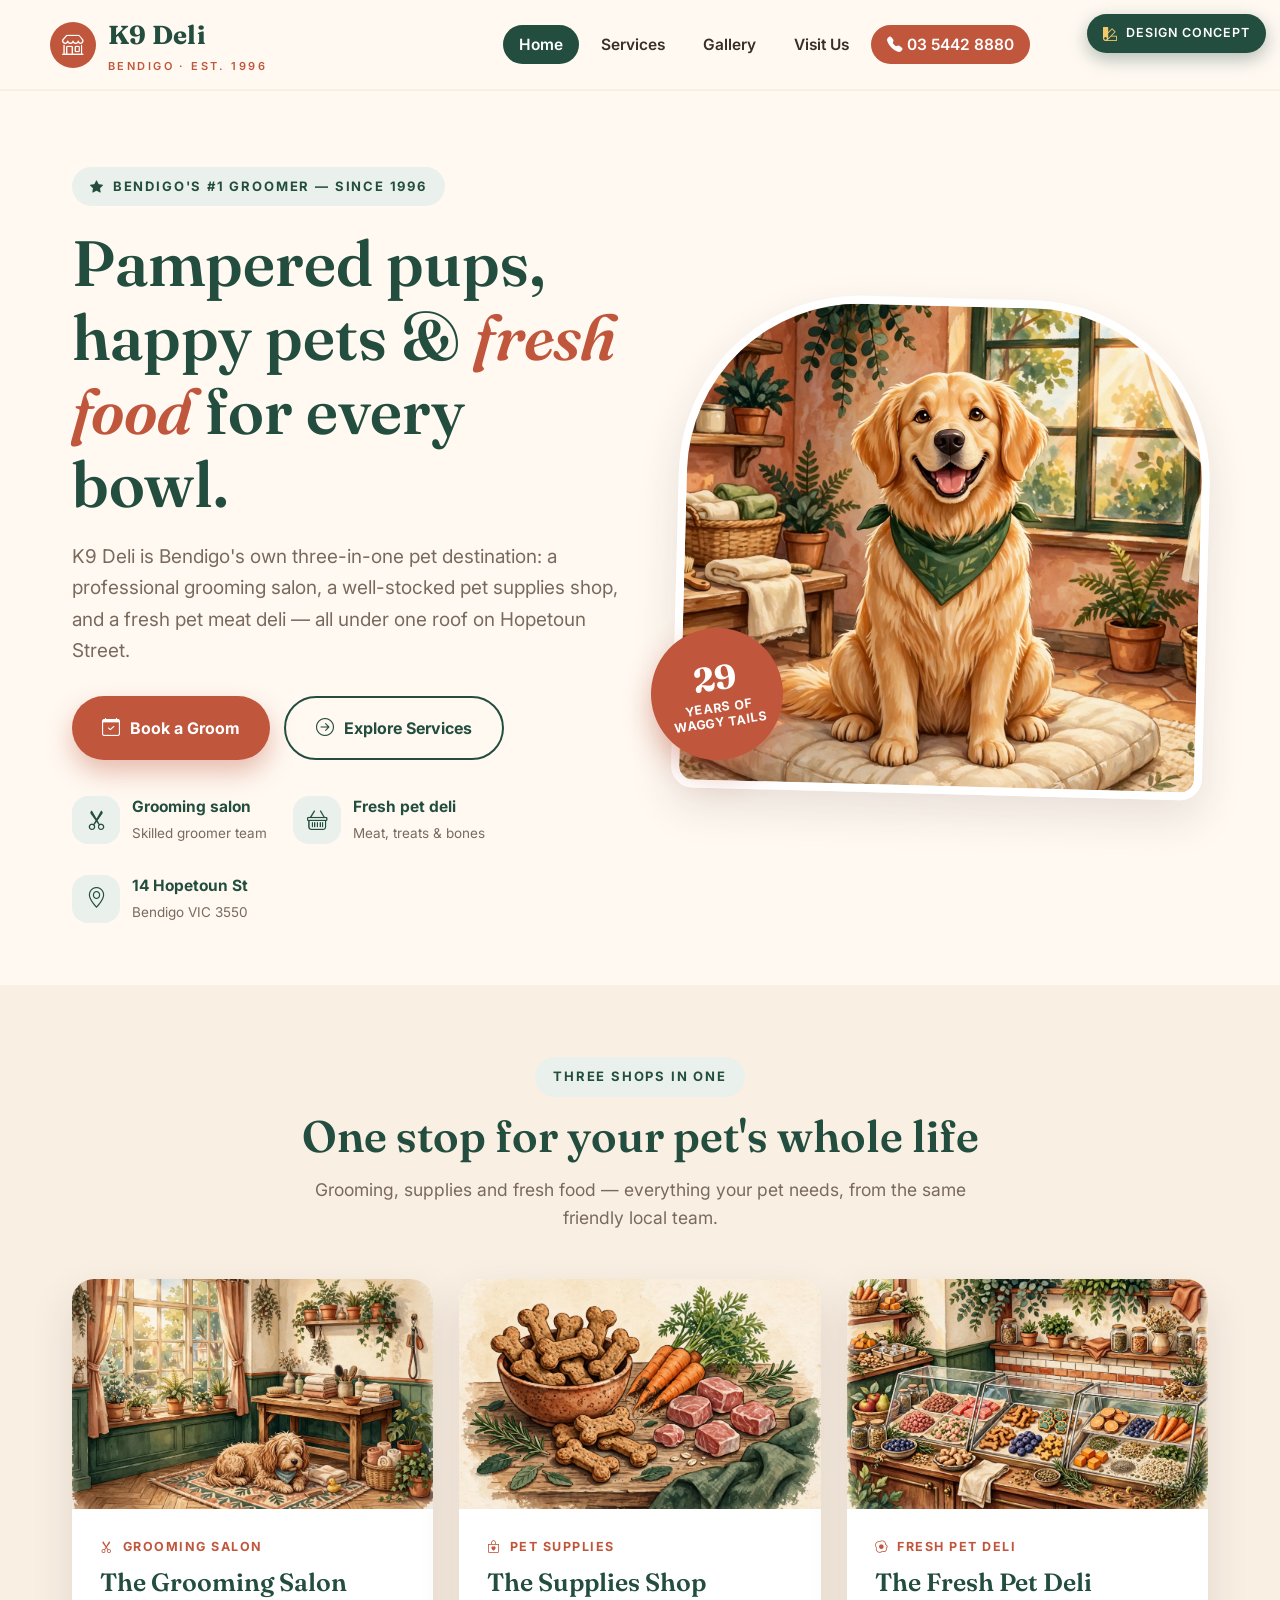
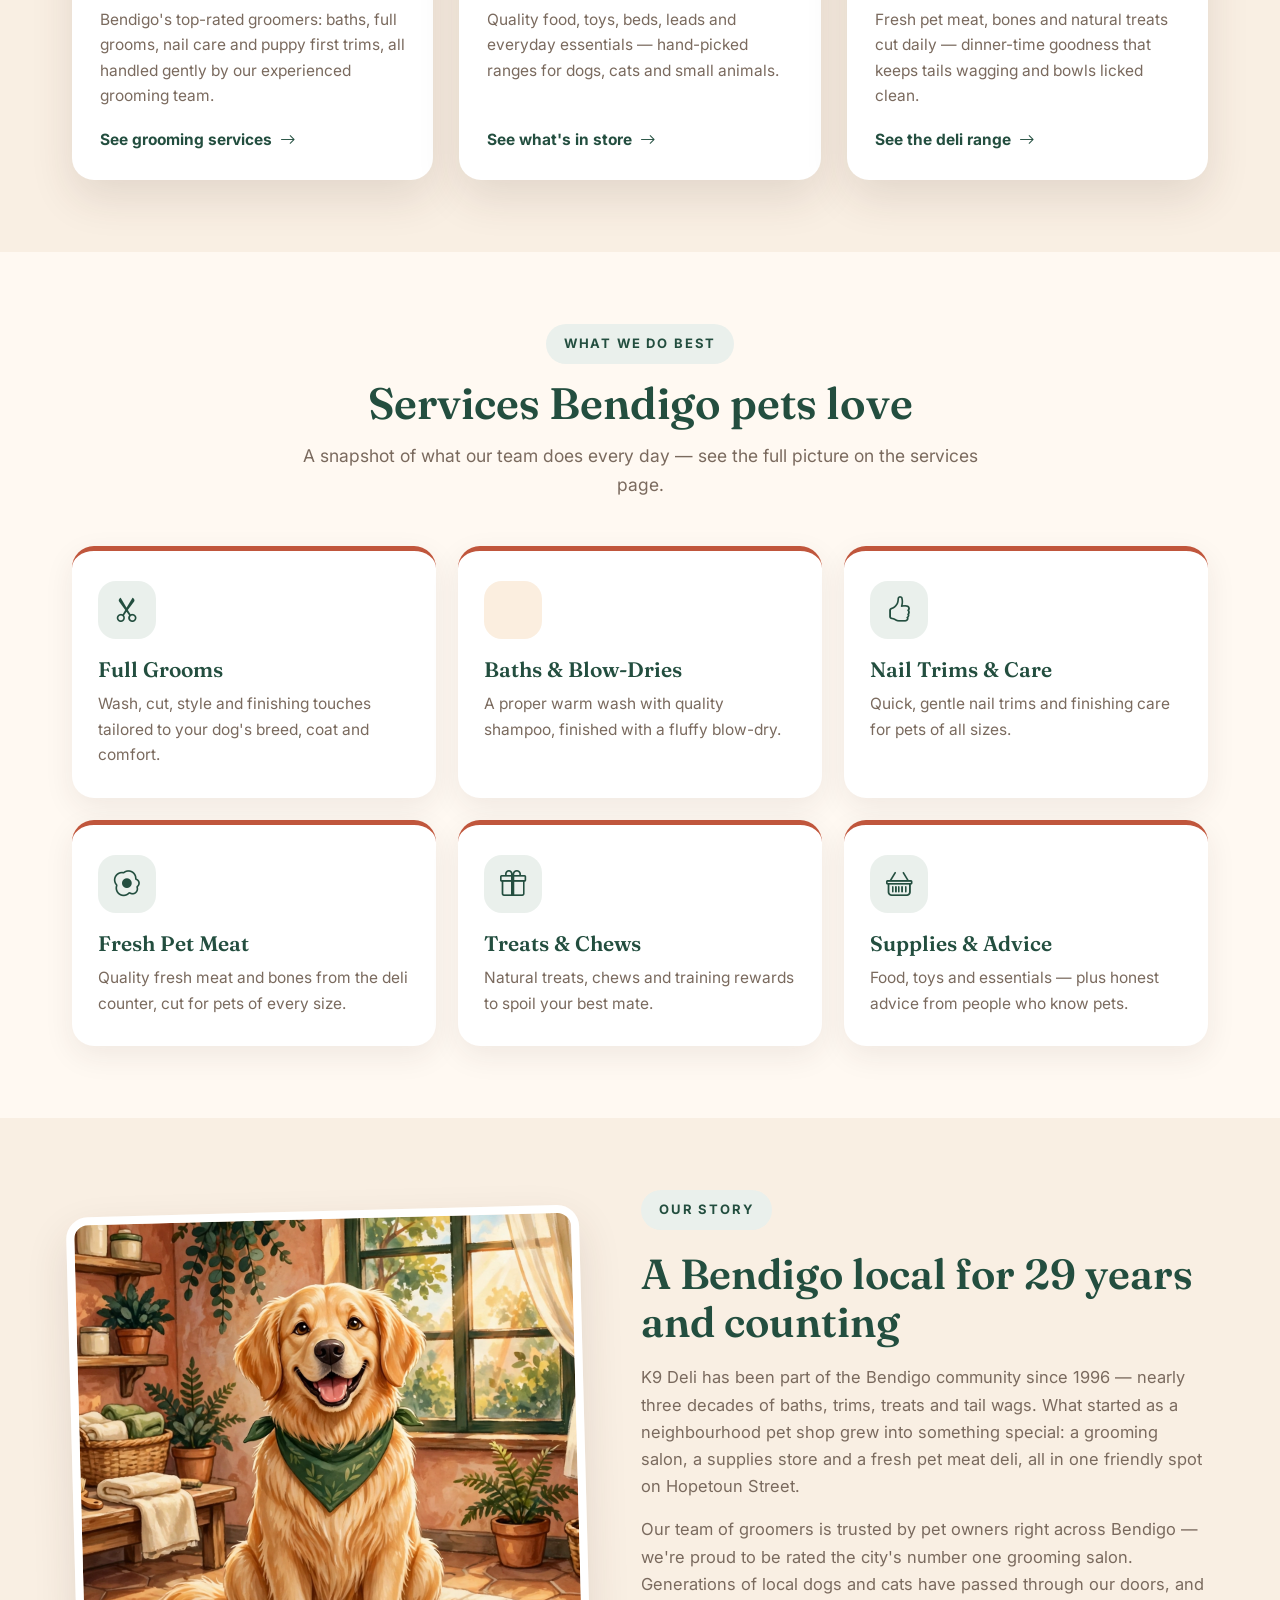
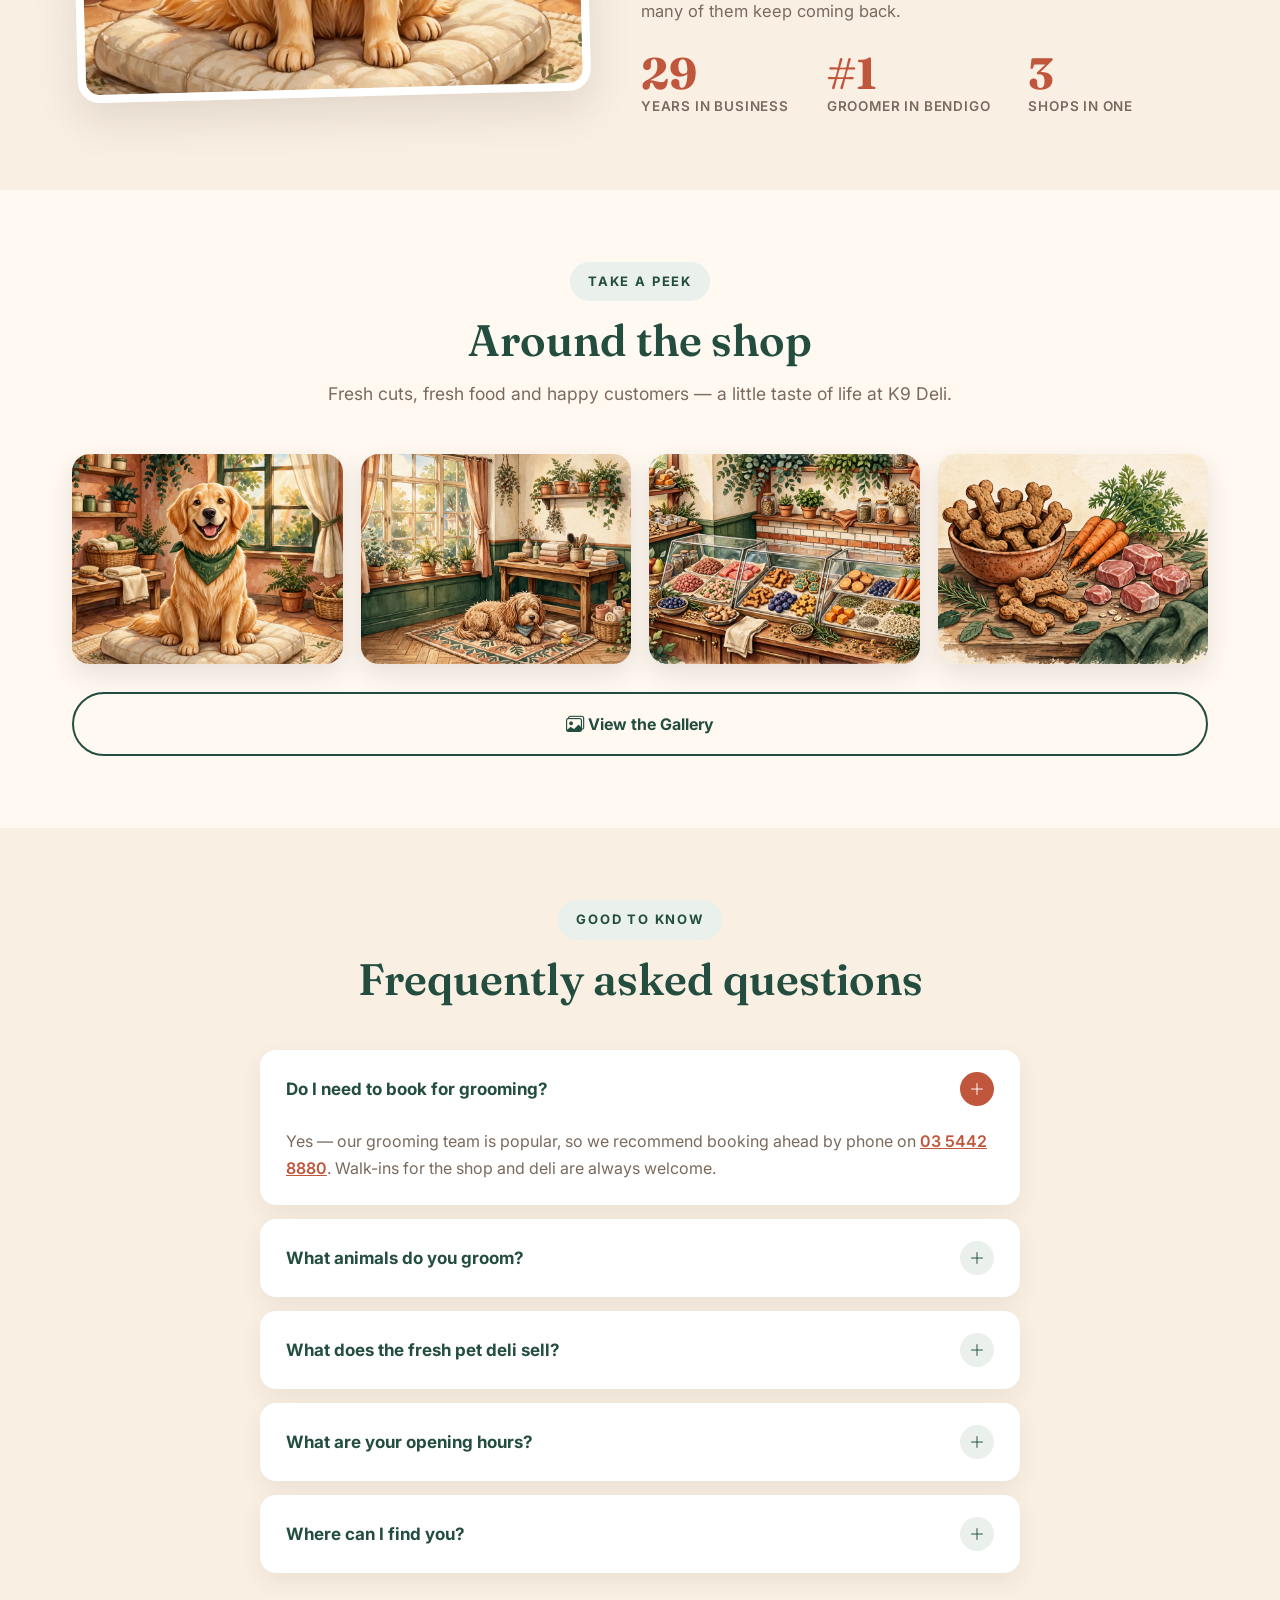
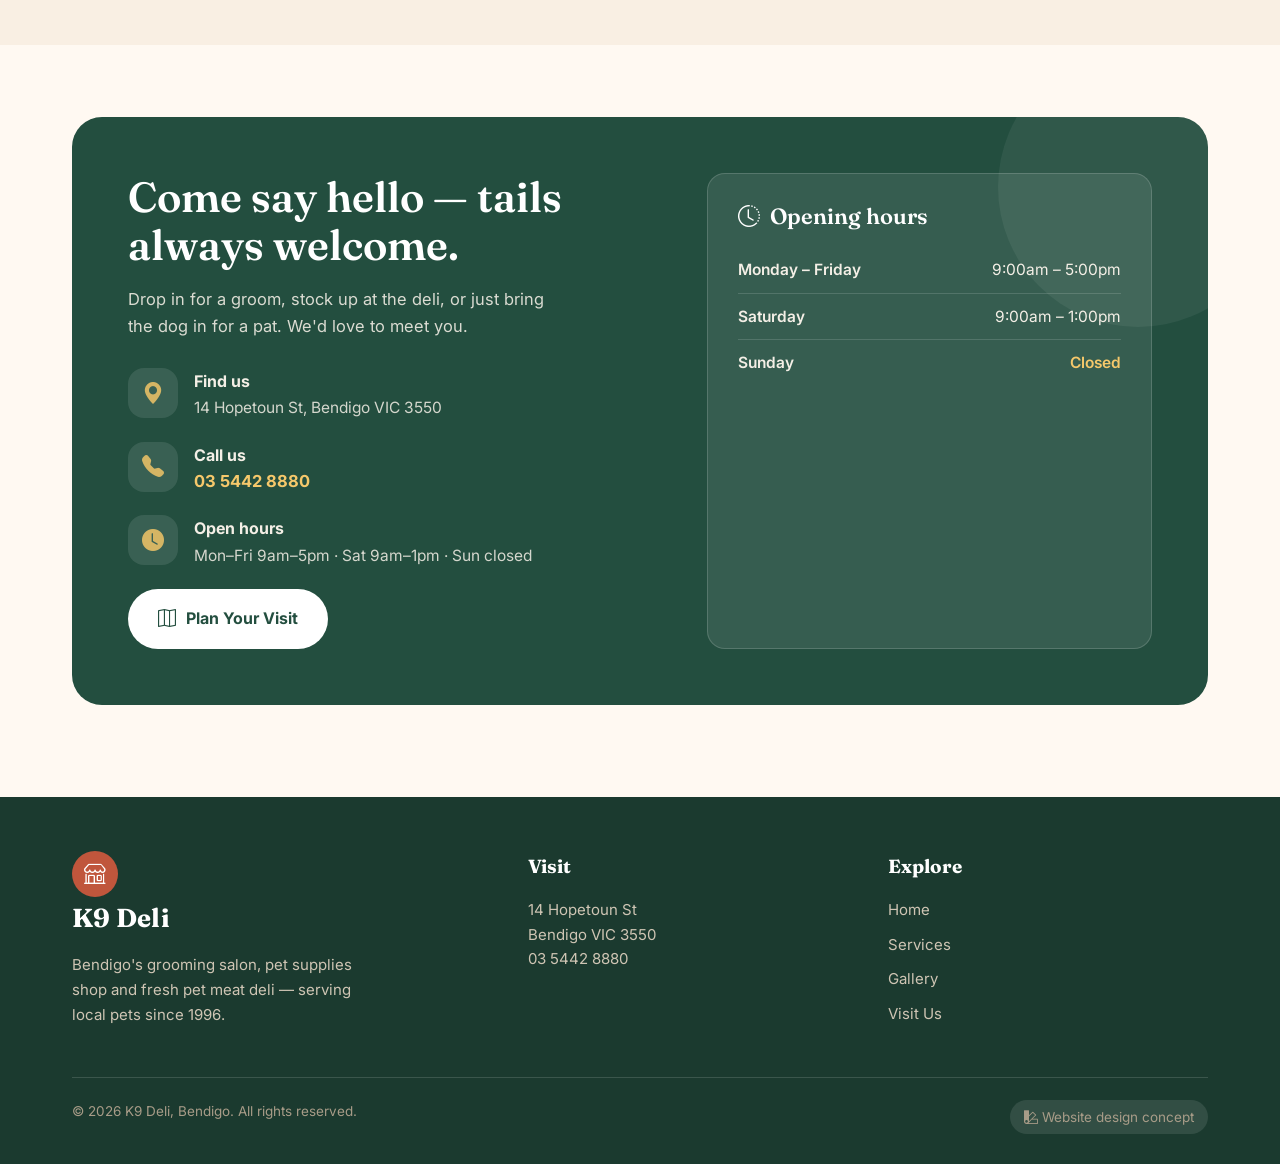
==== index.html @ 53a40664 "Demo website concept for K9 Deli (Bendigo VIC, Australia)" ====
<!DOCTYPE html>
<html lang="en-AU">
<head>
<meta charset="UTF-8">
<meta name="viewport" content="width=device-width, initial-scale=1.0">
<title>K9 Deli Bendigo — Pet Grooming Salon, Pet Supplies &amp; Fresh Pet Meat</title>
<meta name="description" content="K9 Deli, 14 Hopetoun St Bendigo: professional pet grooming salon, quality pet supplies and a fresh pet meat deli. Serving Bendigo pets since 1996.">
<link rel="stylesheet" href="https://cdn.jsdelivr.net/npm/bootstrap-icons@1.11.3/font/bootstrap-icons.min.css">
<link rel="stylesheet" href="styles.css">
</head>
<body>

<div class="concept-badge"><i class="bi bi-palette2"></i> Design concept</div>

<header class="site-header">
  <div class="wrap nav-row">
    <a class="logo" href="index.html" aria-label="K9 Deli home">
      <span class="logo-mark"><i class="bi bi-shop"></i></span>
      <span class="logo-text">K9 Deli<small>Bendigo · Est. 1996</small></span>
    </a>
    <button class="menu-toggle" aria-label="Open menu" aria-expanded="false"><i class="bi bi-list"></i></button>
    <ul class="nav-links">
      <li><a class="active" href="index.html">Home</a></li>
      <li><a href="services.html">Services</a></li>
      <li><a href="gallery.html">Gallery</a></li>
      <li><a href="contact.html">Visit Us</a></li>
      <li><a class="nav-cta" href="contact.html"><i class="bi bi-telephone-fill"></i>&nbsp;03 5442 8880</a></li>
    </ul>
  </div>
</header>

<!-- 1. HERO -->
<section class="hero">
  <div class="wrap hero-grid">
    <div>
      <span class="kicker"><i class="bi bi-star-fill"></i> Bendigo's #1 Groomer — Since 1996</span>
      <h1>Pampered pups, happy pets &amp; <em>fresh food</em> for every bowl.</h1>
      <p class="lead">K9 Deli is Bendigo's own three-in-one pet destination: a professional grooming salon, a well-stocked pet supplies shop, and a fresh pet meat deli — all under one roof on Hopetoun Street.</p>
      <div class="hero-ctas">
        <a class="btn btn-primary" href="contact.html"><i class="bi bi-calendar-check"></i> Book a Groom</a>
        <a class="btn btn-ghost" href="services.html"><i class="bi bi-arrow-right-circle"></i> Explore Services</a>
      </div>
      <div class="hero-facts">
        <div class="hero-fact"><span class="ic"><i class="bi bi-scissors"></i></span><div><strong>Grooming salon</strong><span>Skilled groomer team</span></div></div>
        <div class="hero-fact"><span class="ic"><i class="bi bi-basket"></i></span><div><strong>Fresh pet deli</strong><span>Meat, treats &amp; bones</span></div></div>
        <div class="hero-fact"><span class="ic"><i class="bi bi-geo-alt"></i></span><div><strong>14 Hopetoun St</strong><span>Bendigo VIC 3550</span></div></div>
      </div>
    </div>
    <div class="hero-art">
      <div class="frame"><img src="images/hero-dog.webp" alt="Happy freshly groomed golden retriever in the K9 Deli salon"></div>
      <div class="badge-seal"><span class="n">29</span><span class="t">Years of<br>waggy tails</span></div>
    </div>
  </div>
</section>

<!-- 2. THREE DEPARTMENTS -->
<section class="alt">
  <div class="wrap">
    <div class="section-head">
      <span class="kicker">Three shops in one</span>
      <h2>One stop for your pet's whole life</h2>
      <p>Grooming, supplies and fresh food — everything your pet needs, from the same friendly local team.</p>
    </div>
    <div class="dept-grid">
      <article class="dept-card">
        <div class="ph"><img src="images/salon-interior.webp" alt="Inside the K9 Deli grooming salon"></div>
        <div class="body">
          <span class="dept-tag"><i class="bi bi-scissors"></i> Grooming Salon</span>
          <h3>The Grooming Salon</h3>
          <p>Bendigo's top-rated groomers: baths, full grooms, nail care and puppy first trims, all handled gently by our experienced grooming team.</p>
          <a class="more" href="services.html">See grooming services <i class="bi bi-arrow-right"></i></a>
        </div>
      </article>
      <article class="dept-card">
        <div class="ph"><img src="images/treats.webp" alt="Natural treats and pet food ingredients"></div>
        <div class="body">
          <span class="dept-tag"><i class="bi bi-bag-heart"></i> Pet Supplies</span>
          <h3>The Supplies Shop</h3>
          <p>Quality food, toys, beds, leads and everyday essentials — hand-picked ranges for dogs, cats and small animals.</p>
          <a class="more" href="services.html">See what's in store <i class="bi bi-arrow-right"></i></a>
        </div>
      </article>
      <article class="dept-card">
        <div class="ph"><img src="images/deli-counter.webp" alt="Fresh pet food at the K9 Deli counter"></div>
        <div class="body">
          <span class="dept-tag"><i class="bi bi-egg-fried"></i> Fresh Pet Deli</span>
          <h3>The Fresh Pet Deli</h3>
          <p>Fresh pet meat, bones and natural treats cut daily — dinner-time goodness that keeps tails wagging and bowls licked clean.</p>
          <a class="more" href="services.html">See the deli range <i class="bi bi-arrow-right"></i></a>
        </div>
      </article>
    </div>
  </div>
</section>

<!-- 3. SERVICES SHOWCASE -->
<section>
  <div class="wrap">
    <div class="section-head">
      <span class="kicker">What we do best</span>
      <h2>Services Bendigo pets love</h2>
      <p>A snapshot of what our team does every day — see the full picture on the services page.</p>
    </div>
    <div class="svc-grid">
      <div class="svc"><span class="ic"><i class="bi bi-scissors"></i></span><h3>Full Grooms</h3><p>Wash, cut, style and finishing touches tailored to your dog's breed, coat and comfort.</p></div>
      <div class="svc"><span class="ic"><i class="bi bi-droplets"></i></span><h3>Baths &amp; Blow-Dries</h3><p>A proper warm wash with quality shampoo, finished with a fluffy blow-dry.</p></div>
      <div class="svc"><span class="ic"><i class="bi bi-hand-thumbs-up"></i></span><h3>Nail Trims &amp; Care</h3><p>Quick, gentle nail trims and finishing care for pets of all sizes.</p></div>
      <div class="svc"><span class="ic"><i class="bi bi-egg-fried"></i></span><h3>Fresh Pet Meat</h3><p>Quality fresh meat and bones from the deli counter, cut for pets of every size.</p></div>
      <div class="svc"><span class="ic"><i class="bi bi-gift"></i></span><h3>Treats &amp; Chews</h3><p>Natural treats, chews and training rewards to spoil your best mate.</p></div>
      <div class="svc"><span class="ic"><i class="bi bi-basket"></i></span><h3>Supplies &amp; Advice</h3><p>Food, toys and essentials — plus honest advice from people who know pets.</p></div>
    </div>
  </div>
</section>

<!-- 4. OUR STORY -->
<section class="alt">
  <div class="wrap story-grid">
    <div class="story-art"><img src="images/hero-dog.webp" alt="A happy groomed dog, a K9 Deli regular"></div>
    <div class="story-copy">
      <span class="kicker">Our story</span>
      <h2>A Bendigo local for 29 years and counting</h2>
      <p>K9 Deli has been part of the Bendigo community since 1996 — nearly three decades of baths, trims, treats and tail wags. What started as a neighbourhood pet shop grew into something special: a grooming salon, a supplies store and a fresh pet meat deli, all in one friendly spot on Hopetoun Street.</p>
      <p>Our team of groomers is trusted by pet owners right across Bendigo — we're proud to be rated the city's number one grooming salon. Generations of local dogs and cats have passed through our doors, and many of them keep coming back.</p>
      <div class="story-stats">
        <div class="stat"><div class="big">29</div><div class="lbl">Years in business</div></div>
        <div class="stat"><div class="big">#1</div><div class="lbl">Groomer in Bendigo</div></div>
        <div class="stat"><div class="big">3</div><div class="lbl">Shops in one</div></div>
      </div>
    </div>
  </div>
</section>

<!-- 5. GALLERY PREVIEW -->
<section>
  <div class="wrap">
    <div class="section-head">
      <span class="kicker">Take a peek</span>
      <h2>Around the shop</h2>
      <p>Fresh cuts, fresh food and happy customers — a little taste of life at K9 Deli.</p>
    </div>
    <div class="strip">
      <a href="gallery.html"><img src="images/hero-dog.webp" alt="Freshly groomed dog"></a>
      <a href="gallery.html"><img src="images/salon-interior.webp" alt="Grooming salon interior"></a>
      <a href="gallery.html"><img src="images/deli-counter.webp" alt="Fresh pet deli counter"></a>
      <a href="gallery.html"><img src="images/treats.webp" alt="Natural treats still life"></a>
    </div>
    <a class="btn btn-ghost strip-more" href="gallery.html"><i class="bi bi-images"></i> View the Gallery</a>
  </div>
</section>

<!-- 6. FAQ -->
<section class="alt">
  <div class="wrap">
    <div class="section-head">
      <span class="kicker">Good to know</span>
      <h2>Frequently asked questions</h2>
    </div>
    <div class="faq-list">
      <details class="faq" open>
        <summary>Do I need to book for grooming?<span class="pm"><i class="bi bi-plus-lg"></i></span></summary>
        <div class="a">Yes — our grooming team is popular, so we recommend booking ahead by phone on <a href="tel:+61354428880">03 5442 8880</a>. Walk-ins for the shop and deli are always welcome.</div>
      </details>
      <details class="faq">
        <summary>What animals do you groom?<span class="pm"><i class="bi bi-plus-lg"></i></span></summary>
        <div class="a">Our salon specialises in dogs of all breeds and sizes — from first puppy trims to full breed clips. Ask our team what's right for your dog's coat.</div>
      </details>
      <details class="faq">
        <summary>What does the fresh pet deli sell?<span class="pm"><i class="bi bi-plus-lg"></i></span></summary>
        <div class="a">Fresh pet meat, bones and natural treats, prepared at the deli counter. It's the part of the shop that makes tails wag before they even get home.</div>
      </details>
      <details class="faq">
        <summary>What are your opening hours?<span class="pm"><i class="bi bi-plus-lg"></i></span></summary>
        <div class="a">Monday to Friday, 9am–5pm, and Saturday 9am–1pm. We're closed on Sundays.</div>
      </details>
      <details class="faq">
        <summary>Where can I find you?<span class="pm"><i class="bi bi-plus-lg"></i></span></summary>
        <div class="a">You'll find us at <a href="contact.html">14 Hopetoun St, Bendigo VIC 3550</a> — easy to reach, with grooming, supplies and the deli all under one roof.</div>
      </details>
    </div>
  </div>
</section>

<!-- 7. VISIT / CONTACT BAND -->
<section>
  <div class="wrap">
    <div class="visit-band">
      <div class="visit-grid">
        <div>
          <h2>Come say hello — tails always welcome.</h2>
          <p class="lead">Drop in for a groom, stock up at the deli, or just bring the dog in for a pat. We'd love to meet you.</p>
          <div class="visit-item"><span class="ic"><i class="bi bi-geo-alt-fill"></i></span><div><strong>Find us</strong><span>14 Hopetoun St, Bendigo VIC 3550</span></div></div>
          <div class="visit-item"><span class="ic"><i class="bi bi-telephone-fill"></i></span><div><strong>Call us</strong><a href="tel:+61354428880">03 5442 8880</a></div></div>
          <div class="visit-item"><span class="ic"><i class="bi bi-clock-fill"></i></span><div><strong>Open hours</strong><span>Mon–Fri 9am–5pm · Sat 9am–1pm · Sun closed</span></div></div>
          <a class="btn btn-light" href="contact.html"><i class="bi bi-map"></i> Plan Your Visit</a>
        </div>
        <div class="hours-card">
          <h3><i class="bi bi-clock-history"></i> Opening hours</h3>
          <div class="hours-row"><span class="d">Monday – Friday</span><span class="t">9:00am – 5:00pm</span></div>
          <div class="hours-row"><span class="d">Saturday</span><span class="t">9:00am – 1:00pm</span></div>
          <div class="hours-row closed"><span class="d">Sunday</span><span class="t">Closed</span></div>
        </div>
      </div>
    </div>
  </div>
</section>

<footer>
  <div class="wrap">
    <div class="foot-grid">
      <div>
        <a class="logo" href="index.html"><span class="logo-mark"><i class="bi bi-shop"></i></span><span class="logo-text">K9 Deli</span></a>
        <p style="margin-top:14px;max-width:34ch">Bendigo's grooming salon, pet supplies shop and fresh pet meat deli — serving local pets since 1996.</p>
      </div>
      <div>
        <h4>Visit</h4>
        <p>14 Hopetoun St<br>Bendigo VIC 3550<br><a href="tel:+61354428880" style="display:inline">03 5442 8880</a></p>
      </div>
      <div>
        <h4>Explore</h4>
        <a href="index.html">Home</a>
        <a href="services.html">Services</a>
        <a href="gallery.html">Gallery</a>
        <a href="contact.html">Visit Us</a>
      </div>
    </div>
    <div class="foot-bottom">
      <span>© 2026 K9 Deli, Bendigo. All rights reserved.</span>
      <span class="concept-note"><i class="bi bi-palette2"></i> Website design concept</span>
    </div>
  </div>
</footer>

<script>
document.querySelector('.menu-toggle').addEventListener('click', function(){
  var links = document.querySelector('.nav-links');
  var open = links.classList.toggle('open');
  this.setAttribute('aria-expanded', open);
  this.innerHTML = open ? '<i class="bi bi-x-lg"></i>' : '<i class="bi bi-list"></i>';
});
</script>
</body>
</html>
---- styles.css ----
/* K9 Deli - Bendigo demo site. Warm cream + terracotta + deep green. */
@import url('https://fonts.googleapis.com/css2?family=Fraunces:opsz,wght@9..144,400;9..144,500;9..144,600;9..144,700&family=Inter:wght@400;500;600;700&display=swap');

:root{
  --cream:#FFF9F2;
  --cream-deep:#F9EFE3;
  --terracotta:#C0563C;
  --terracotta-dark:#9E4429;
  --green:#234E3F;
  --green-soft:#EAF0EC;
  --ink:#3A2E28;
  --muted:#7A6A5E;
  --white:#FFFFFF;
  --radius:22px;
  --shadow:0 18px 44px rgba(62,42,32,.12);
}
*{box-sizing:border-box;margin:0;padding:0}
html{scroll-behavior:smooth}
body{font-family:'Inter',system-ui,sans-serif;background:var(--cream);color:var(--ink);line-height:1.65;font-size:16.5px}
img{max-width:100%;display:block}
h1,h2,h3{font-family:'Fraunces',Georgia,serif;color:var(--green);line-height:1.15;font-weight:600}
.wrap{max-width:1180px;margin:0 auto;padding:0 22px}

/* Concept badge — visible on every page */
.concept-badge{position:fixed;top:14px;right:14px;z-index:500;background:var(--green);color:#fff;
  font-size:12.5px;font-weight:600;letter-spacing:.08em;text-transform:uppercase;
  padding:8px 16px;border-radius:999px;box-shadow:0 6px 18px rgba(35,78,63,.35);
  display:flex;align-items:center;gap:8px}
.concept-badge i{font-size:14px;color:#F5C86B}

/* Header */
.site-header{position:sticky;top:0;z-index:100;background:rgba(255,249,242,.96);backdrop-filter:blur(8px);
  border-bottom:2px solid var(--cream-deep)}
.nav-row{display:flex;align-items:center;justify-content:space-between;gap:18px;padding:14px 0}
.logo{display:flex;align-items:center;gap:12px;text-decoration:none;color:var(--green)}
.logo-mark{width:46px;height:46px;border-radius:50%;background:var(--terracotta);color:#fff;
  display:flex;align-items:center;justify-content:center;font-size:22px;flex:none}
.logo-text{font-family:'Fraunces',serif;font-size:26px;font-weight:700;letter-spacing:.01em}
.logo-text small{display:block;font-family:'Inter',sans-serif;font-size:11px;font-weight:600;
  letter-spacing:.22em;text-transform:uppercase;color:var(--terracotta)}
.nav-links{display:flex;align-items:center;gap:6px;list-style:none}
.nav-links a{text-decoration:none;color:var(--ink);font-weight:600;font-size:15.5px;
  padding:10px 16px;border-radius:999px;transition:background .2s}
.nav-links a:hover{background:var(--cream-deep)}
.nav-links a.active{background:var(--green);color:#fff}
.nav-cta{background:var(--terracotta)!important;color:#fff!important}
.nav-cta:hover{background:var(--terracotta-dark)!important}
/* keep fixed concept badge clear of the nav CTA on desktop */
@media (min-width:641px){.nav-row{padding-right:200px}}
.menu-toggle{display:none;background:var(--green);color:#fff;border:none;border-radius:12px;
  width:48px;height:48px;font-size:24px;cursor:pointer;align-items:center;justify-content:center;flex:none}

/* Buttons */
.btn{display:inline-flex;align-items:center;gap:10px;text-decoration:none;font-weight:700;
  padding:15px 30px;border-radius:999px;font-size:16px;transition:transform .18s,box-shadow .18s;cursor:pointer;border:none}
.btn:hover{transform:translateY(-2px)}
.btn-primary{background:var(--terracotta);color:#fff;box-shadow:0 12px 26px rgba(192,86,60,.38)}
.btn-primary:hover{background:var(--terracotta-dark)}
.btn-ghost{background:transparent;color:var(--green);border:2px solid var(--green)}
.btn-light{background:#fff;color:var(--green)}
.btn i{font-size:18px}

/* Hero */
.hero{padding:76px 0 60px;position:relative;overflow:hidden}
.hero-grid{display:grid;grid-template-columns:1.02fr .98fr;gap:52px;align-items:center}
.kicker{display:inline-flex;align-items:center;gap:8px;background:var(--green-soft);color:var(--green);
  font-weight:700;font-size:13px;letter-spacing:.14em;text-transform:uppercase;
  padding:9px 18px;border-radius:999px;margin-bottom:20px}
.hero h1{font-size:clamp(40px,5.2vw,64px);margin-bottom:20px}
.hero h1 em{font-style:italic;color:var(--terracotta)}
.hero p.lead{font-size:19px;color:var(--muted);margin-bottom:30px;max-width:46ch}
.hero-ctas{display:flex;gap:14px;flex-wrap:wrap}
.hero-facts{display:flex;gap:26px;margin-top:34px;flex-wrap:wrap}
.hero-fact{display:flex;align-items:center;gap:12px}
.hero-fact .ic{width:48px;height:48px;flex:none;border-radius:16px;background:var(--green-soft);
  color:var(--green);display:flex;align-items:center;justify-content:center;font-size:21px}
.hero-fact strong{display:block;font-size:15.5px;color:var(--green)}
.hero-fact span{font-size:13.5px;color:var(--muted)}
.hero-art{position:relative}
.hero-art .frame{border-radius:180px 180px var(--radius) var(--radius);overflow:hidden;
  box-shadow:var(--shadow);border:8px solid #fff;transform:rotate(1.5deg)}
.hero-art .frame img{width:100%;height:480px;object-fit:cover}
.badge-seal{position:absolute;left:-26px;bottom:34px;width:132px;height:132px;border-radius:50%;
  background:var(--terracotta);color:#fff;display:flex;flex-direction:column;align-items:center;justify-content:center;
  text-align:center;font-weight:700;line-height:1.25;box-shadow:0 14px 30px rgba(192,86,60,.45);
  transform:rotate(-8deg);padding:14px}
.badge-seal .n{font-family:'Fraunces',serif;font-size:34px}
.badge-seal .t{font-size:12.5px;letter-spacing:.06em;text-transform:uppercase}

/* Section scaffolding */
section{padding:72px 0}
.section-head{text-align:center;max-width:680px;margin:0 auto 46px}
.section-head .kicker{margin-bottom:14px}
.section-head h2{font-size:clamp(30px,3.6vw,44px);margin-bottom:14px}
.section-head p{color:var(--muted);font-size:17.5px}
.alt{background:var(--cream-deep)}

/* Department cards */
.dept-grid{display:grid;grid-template-columns:repeat(3,1fr);gap:26px}
.dept-card{background:#fff;border-radius:var(--radius);overflow:hidden;box-shadow:var(--shadow);
  transition:transform .2s;display:flex;flex-direction:column}
.dept-card:hover{transform:translateY(-6px)}
.dept-card .ph{height:230px;overflow:hidden}
.dept-card .ph img{width:100%;height:100%;object-fit:cover;transition:transform .5s}
.dept-card:hover .ph img{transform:scale(1.05)}
.dept-card .body{padding:28px;display:flex;flex-direction:column;flex:1}
.dept-tag{display:inline-flex;align-items:center;gap:8px;font-size:12.5px;font-weight:700;
  letter-spacing:.12em;text-transform:uppercase;color:var(--terracotta);margin-bottom:10px}
.dept-card h3{font-size:25px;margin-bottom:10px}
.dept-card p{color:var(--muted);font-size:15.5px;margin-bottom:18px;flex:1}
.dept-card a.more{display:inline-flex;align-items:center;gap:8px;color:var(--green);font-weight:700;
  text-decoration:none;font-size:15.5px}
.dept-card a.more:hover{color:var(--terracotta)}

/* Services showcase */
.svc-grid{display:grid;grid-template-columns:repeat(3,1fr);gap:22px}
.svc{background:#fff;border-radius:var(--radius);padding:30px 26px;box-shadow:0 10px 30px rgba(62,42,32,.08);
  border-top:5px solid var(--terracotta);transition:transform .2s}
.svc:hover{transform:translateY(-5px)}
.svc .ic{width:58px;height:58px;border-radius:18px;background:var(--green-soft);color:var(--green);
  display:flex;align-items:center;justify-content:center;font-size:26px;margin-bottom:18px}
.svc:nth-child(2) .ic{background:#FBEEDF;color:var(--terracotta)}
.svc h3{font-size:21px;margin-bottom:10px}
.svc p{color:var(--muted);font-size:15.5px}

/* Story */
.story-grid{display:grid;grid-template-columns:.95fr 1.05fr;gap:56px;align-items:center}
.story-art{border-radius:var(--radius);overflow:hidden;box-shadow:var(--shadow);border:8px solid #fff;
  transform:rotate(-1.5deg)}
.story-art img{height:470px;width:100%;object-fit:cover}
.story-copy h2{font-size:clamp(30px,3.4vw,42px);margin-bottom:18px}
.story-copy p{color:var(--muted);margin-bottom:16px}
.story-stats{display:flex;gap:38px;margin-top:26px;flex-wrap:wrap}
.stat .big{font-family:'Fraunces',serif;font-size:44px;font-weight:700;color:var(--terracotta);line-height:1}
.stat .lbl{font-size:13.5px;color:var(--muted);font-weight:600;letter-spacing:.06em;text-transform:uppercase}

/* Gallery preview */
.strip{display:grid;grid-template-columns:repeat(4,1fr);gap:18px}
.strip a{border-radius:18px;overflow:hidden;height:210px;display:block;position:relative;box-shadow:0 10px 26px rgba(62,42,32,.12)}
.strip a img{width:100%;height:100%;object-fit:cover;transition:transform .5s}
.strip a:hover img{transform:scale(1.07)}
.strip-more{display:block;text-align:center;margin-top:28px}

/* FAQ */
.faq-list{max-width:760px;margin:0 auto;display:flex;flex-direction:column;gap:14px}
.faq{background:#fff;border-radius:16px;box-shadow:0 8px 22px rgba(62,42,32,.07);overflow:hidden}
.faq summary{list-style:none;cursor:pointer;padding:22px 26px;font-weight:700;font-size:17px;color:var(--green);
  display:flex;justify-content:space-between;align-items:center;gap:16px}
.faq summary::-webkit-details-marker{display:none}
.faq summary .pm{flex:none;width:34px;height:34px;border-radius:50%;background:var(--green-soft);
  display:flex;align-items:center;justify-content:center;color:var(--green);font-size:16px}
.faq[open] summary .pm{background:var(--terracotta);color:#fff}
.faq .a{padding:0 26px 24px;color:var(--muted);font-size:16px}
.faq .a a{color:var(--terracotta);font-weight:600}

/* Visit band */
.visit-band{background:var(--green);color:#F4EFE6;border-radius:30px;padding:56px;position:relative;overflow:hidden}
.visit-band::before{content:"";position:absolute;right:-70px;top:-70px;width:280px;height:280px;border-radius:50%;
  background:rgba(255,255,255,.06)}
.visit-grid{display:grid;grid-template-columns:1.2fr 1fr;gap:44px;position:relative;z-index:1}
.visit-band h2{color:#fff;font-size:clamp(28px,3.4vw,42px);margin-bottom:16px}
.visit-band p.lead{opacity:.88;margin-bottom:28px;max-width:44ch}
.visit-item{display:flex;gap:16px;align-items:flex-start;margin-bottom:20px}
.visit-item .ic{width:50px;height:50px;flex:none;border-radius:16px;background:rgba(255,255,255,.12);
  display:flex;align-items:center;justify-content:center;font-size:22px;color:#F5C86B}
.visit-item strong{display:block;font-size:16px}
.visit-item span{opacity:.85;font-size:15.5px}
.visit-item a{color:#F5C86B;font-weight:700;text-decoration:none}
.hours-card{background:rgba(255,255,255,.09);border-radius:18px;padding:30px;border:1px solid rgba(255,255,255,.16)}
.hours-card h3{color:#fff;font-size:22px;margin-bottom:18px;display:flex;align-items:center;gap:10px}
.hours-row{display:flex;justify-content:space-between;padding:10px 0;border-bottom:1px solid rgba(255,255,255,.14);font-size:15.5px}
.hours-row:last-child{border:none}
.hours-row .d{font-weight:600}
.hours-row.closed .t{color:#F5C86B;font-weight:600}

/* Page hero (inner pages) */
.page-hero{background:var(--cream-deep);padding:66px 0 56px;text-align:center}
.page-hero h1{font-size:clamp(34px,4.6vw,54px);margin-bottom:12px}
.page-hero p{color:var(--muted);font-size:18px;max-width:620px;margin:0 auto}

/* Services page */
.dept-block{display:grid;grid-template-columns:1fr 1fr;gap:50px;align-items:center;padding:64px 0;border-bottom:2px dashed #E8DAC9}
.dept-block:last-of-type{border:none}
.dept-block.flip .dimg{order:2}
.dimg{border-radius:var(--radius);overflow:hidden;box-shadow:var(--shadow);border:8px solid #fff}
.dimg img{height:380px;width:100%;object-fit:cover}
.dcopy h2{font-size:clamp(28px,3.2vw,38px);margin-bottom:14px}
.dcopy .tag{color:var(--terracotta);font-weight:700;font-size:13px;letter-spacing:.14em;text-transform:uppercase;margin-bottom:10px;display:block}
.dcopy p{color:var(--muted);margin-bottom:20px}
.tick-list{list-style:none;display:flex;flex-direction:column;gap:12px}
.tick-list li{display:flex;gap:12px;align-items:flex-start;font-size:16px}
.tick-list i{color:var(--terracotta);font-size:19px;flex:none;margin-top:3px}

/* Gallery page */
.gal-grid{display:grid;grid-template-columns:repeat(2,1fr);gap:24px}
.gal-item{border-radius:var(--radius);overflow:hidden;box-shadow:var(--shadow);background:#fff}
.gal-item img{height:360px;width:100%;object-fit:cover}
.gal-item figcaption{padding:20px 24px;font-size:15.5px;color:var(--muted)}
.gal-item figcaption strong{display:block;color:var(--green);font-size:18px;margin-bottom:4px}

/* Contact page */
.contact-grid{display:grid;grid-template-columns:1fr 1fr;gap:30px;margin-bottom:60px}
.contact-card{background:#fff;border-radius:var(--radius);padding:38px;box-shadow:var(--shadow)}
.contact-card .ic{width:60px;height:60px;border-radius:18px;background:var(--green-soft);color:var(--green);
  display:flex;align-items:center;justify-content:center;font-size:27px;margin-bottom:20px}
.contact-card h3{font-size:23px;margin-bottom:12px}
.contact-card p{color:var(--muted);margin-bottom:8px}
.contact-card a.big{color:var(--terracotta);font-weight:700;font-size:20px;text-decoration:none}
.contact-card a.big:hover{text-decoration:underline}
.hours-table{width:100%;border-collapse:collapse;margin-top:6px}
.hours-table td{padding:13px 4px;border-bottom:1px solid var(--cream-deep);font-size:16px}
.hours-table tr:last-child td{border:none}
.hours-table .t{text-align:right;font-weight:600}
.map-shell{border-radius:var(--radius);overflow:hidden;box-shadow:var(--shadow);border:8px solid #fff}
.map-shell iframe{width:100%;height:400px;border:0;display:block}

/* Footer */
footer{background:#1B3A2F;color:#EDE6DA;padding:54px 0 30px;margin-top:20px}
.foot-grid{display:grid;grid-template-columns:1.3fr 1fr 1fr;gap:40px;margin-bottom:40px}
.foot-grid h4{font-family:'Fraunces',serif;color:#fff;font-size:19px;margin-bottom:16px}
.foot-grid p,.foot-grid a{color:#CFC5B4;font-size:15px;text-decoration:none}
.foot-grid a{display:block;margin-bottom:10px}
.foot-grid a:hover{color:#F5C86B}
.foot-grid .logo-text{color:#fff}
.foot-bottom{border-top:1px solid rgba(255,255,255,.14);padding-top:22px;display:flex;
  justify-content:space-between;gap:14px;flex-wrap:wrap;font-size:13.5px;color:#A89C88}
.foot-bottom .concept-note{background:rgba(255,255,255,.1);padding:6px 14px;border-radius:999px}

/* Responsive */
@media (max-width:960px){
  .hero-grid,.story-grid,.visit-grid,.dept-block,.contact-grid{grid-template-columns:1fr}
  .dept-grid,.svc-grid{grid-template-columns:repeat(2,1fr)}
  .strip{grid-template-columns:repeat(2,1fr)}
  .dept-block.flip .dimg{order:0}
  .foot-grid{grid-template-columns:1fr 1fr}
  .visit-band{padding:40px 26px}
  .badge-seal{left:6px}
}
@media (max-width:640px){
  .concept-badge{top:auto;bottom:14px;right:14px;font-size:11px;padding:7px 13px}
  .dept-grid,.svc-grid,.strip,.gal-grid{grid-template-columns:1fr}
  .foot-grid{grid-template-columns:1fr}
  section{padding:54px 0}
  .hero{padding:48px 0 40px}
  .hero-art .frame img{height:340px}
  .story-art img,.dimg img{height:300px}
  .gal-item img{height:280px}

  /* MOBILE MENU: dropdown nav must render ABOVE all page content */
  .menu-toggle{display:flex}
  .nav-links{display:none;position:absolute;top:100%;left:0;right:0;z-index:400;
    flex-direction:column;align-items:stretch;gap:4px;background:#fff;
    padding:14px 18px 20px;border-bottom:3px solid var(--terracotta);
    box-shadow:0 24px 40px rgba(62,42,32,.22)}
  .nav-links.open{display:flex}
  .nav-links a{display:block;text-align:center;padding:14px}
}
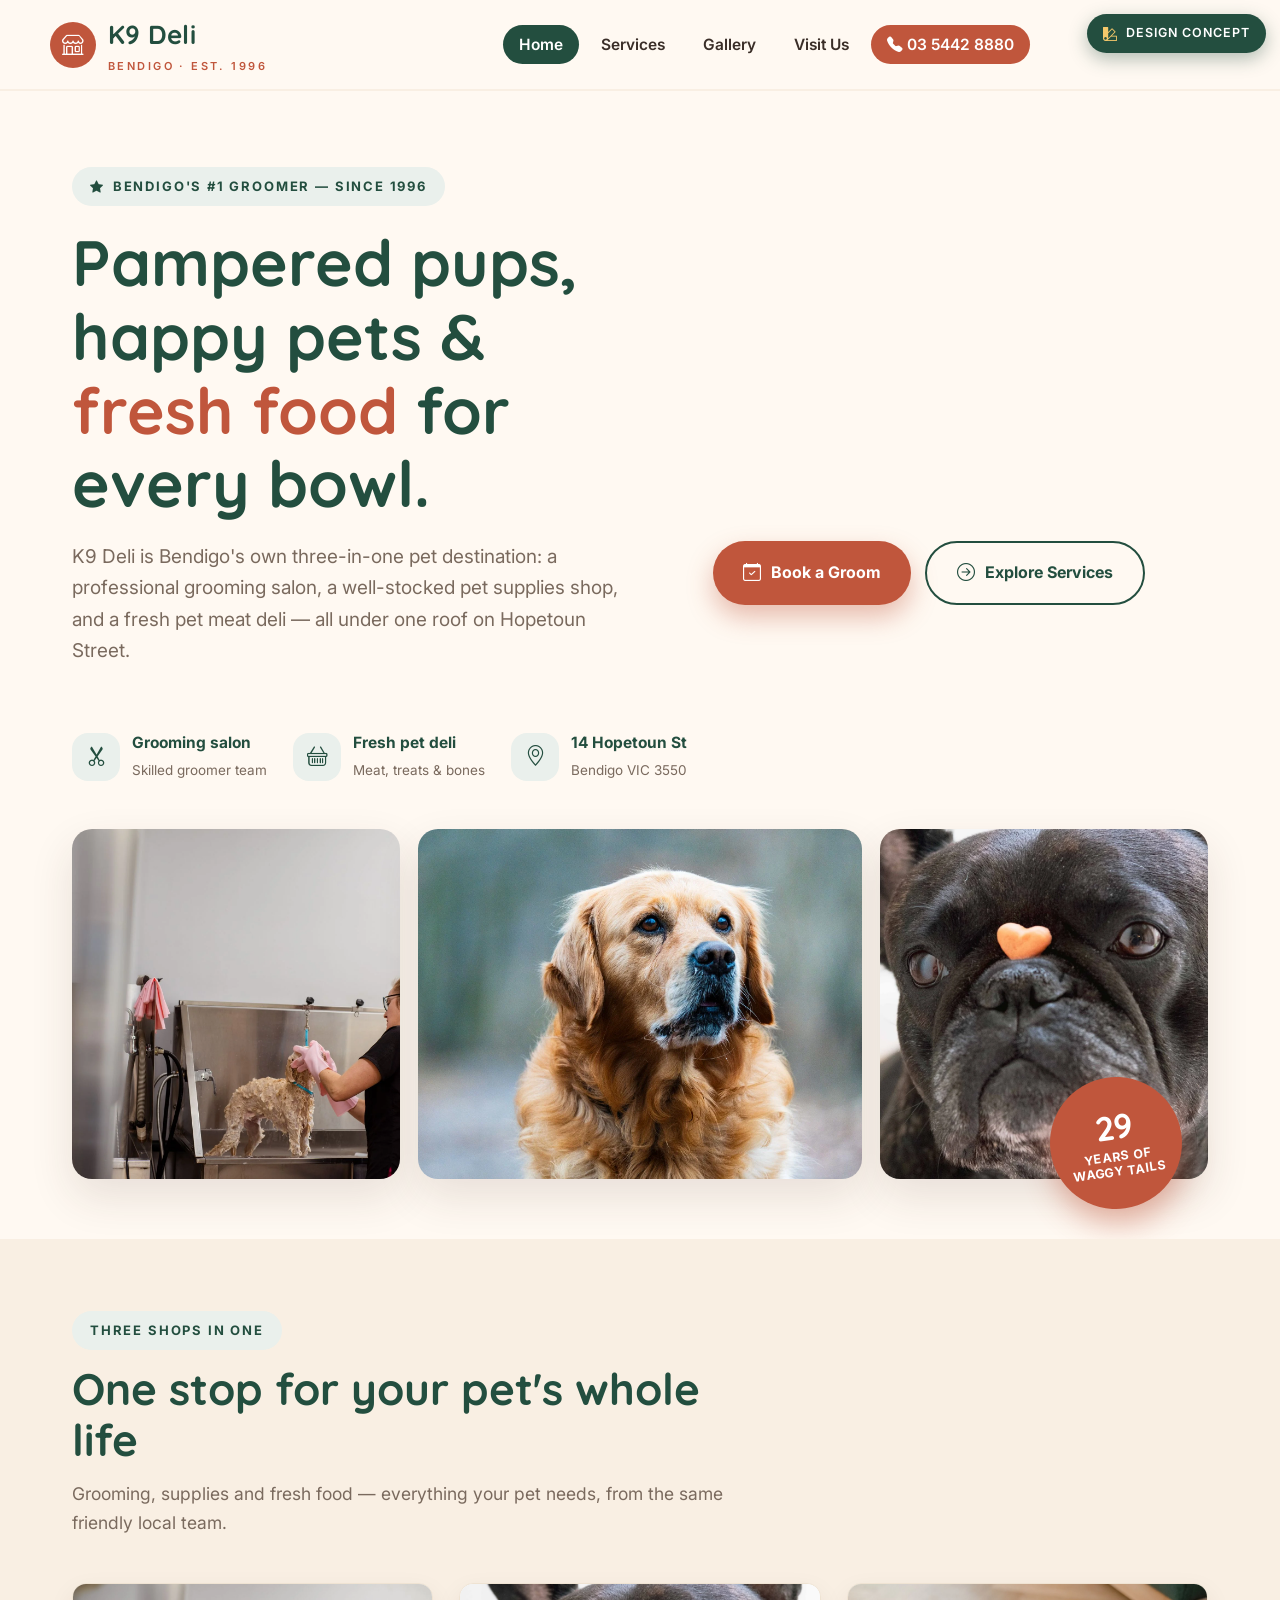
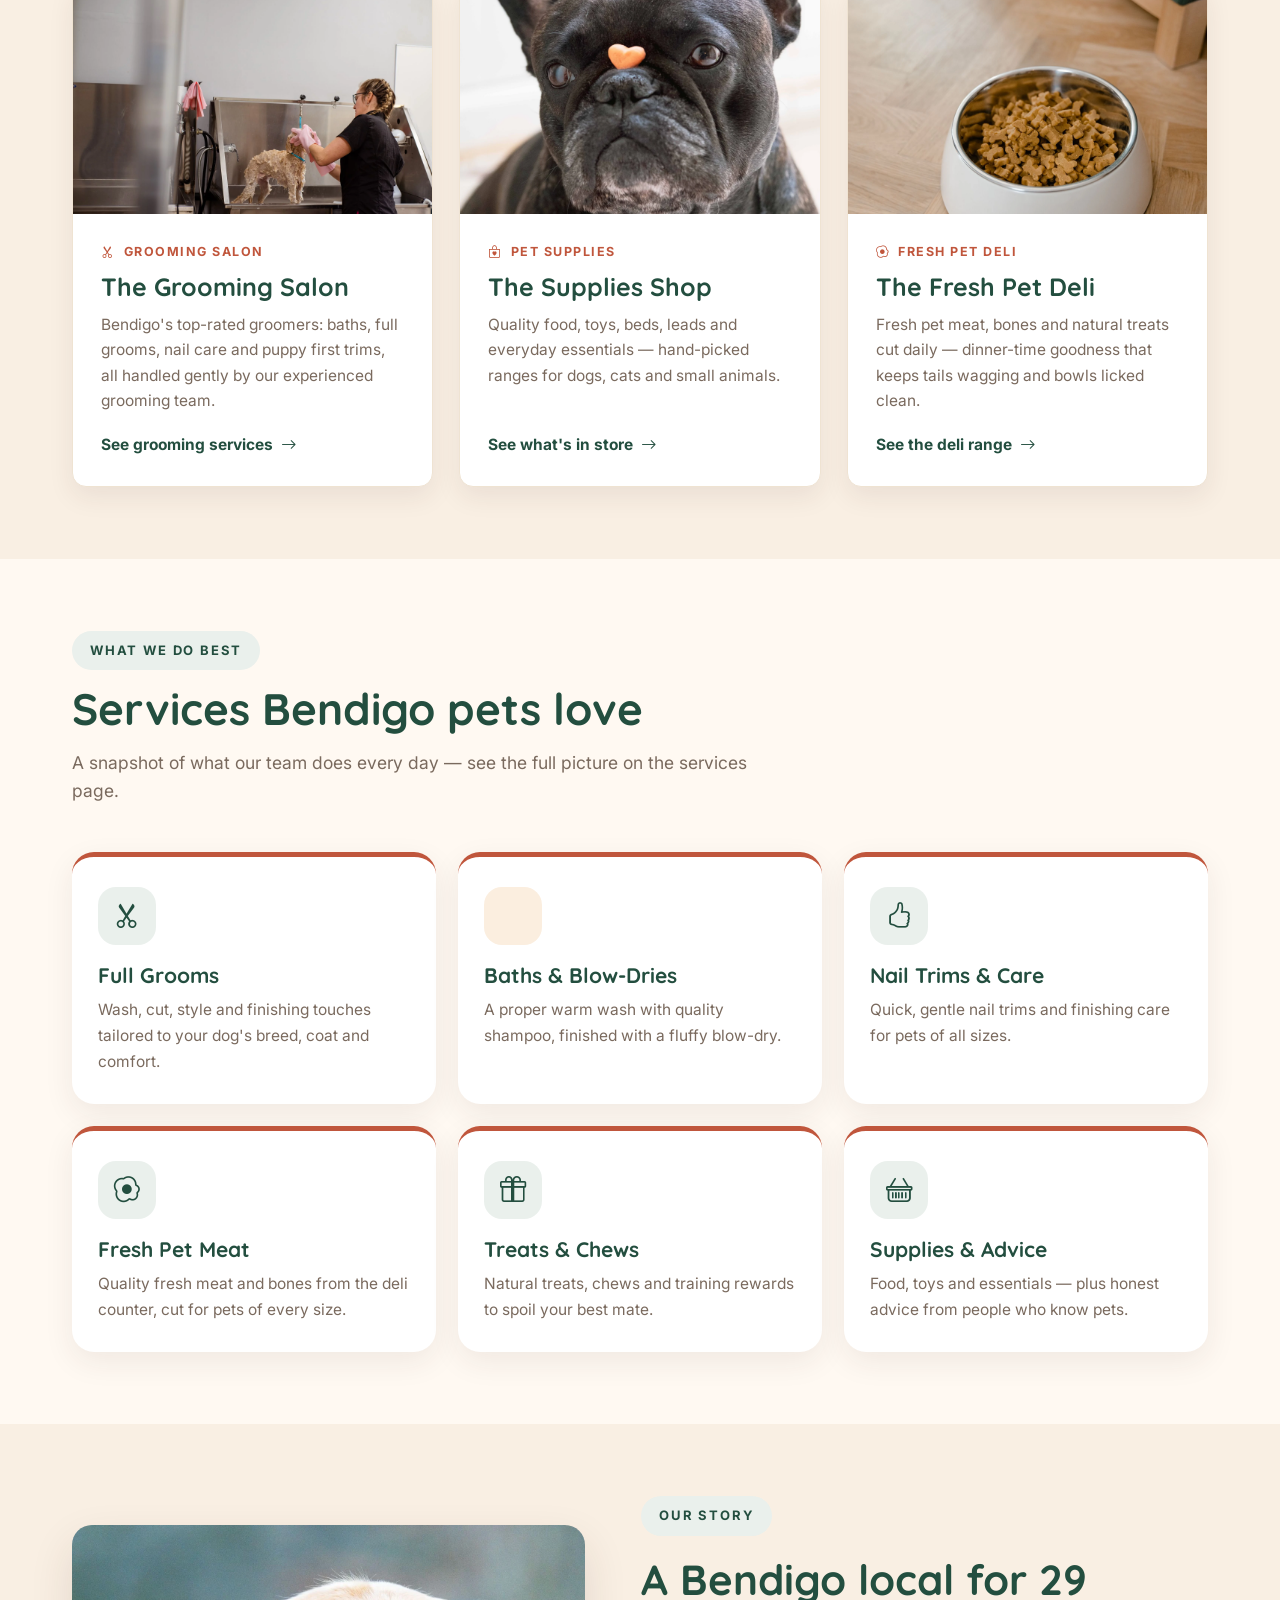
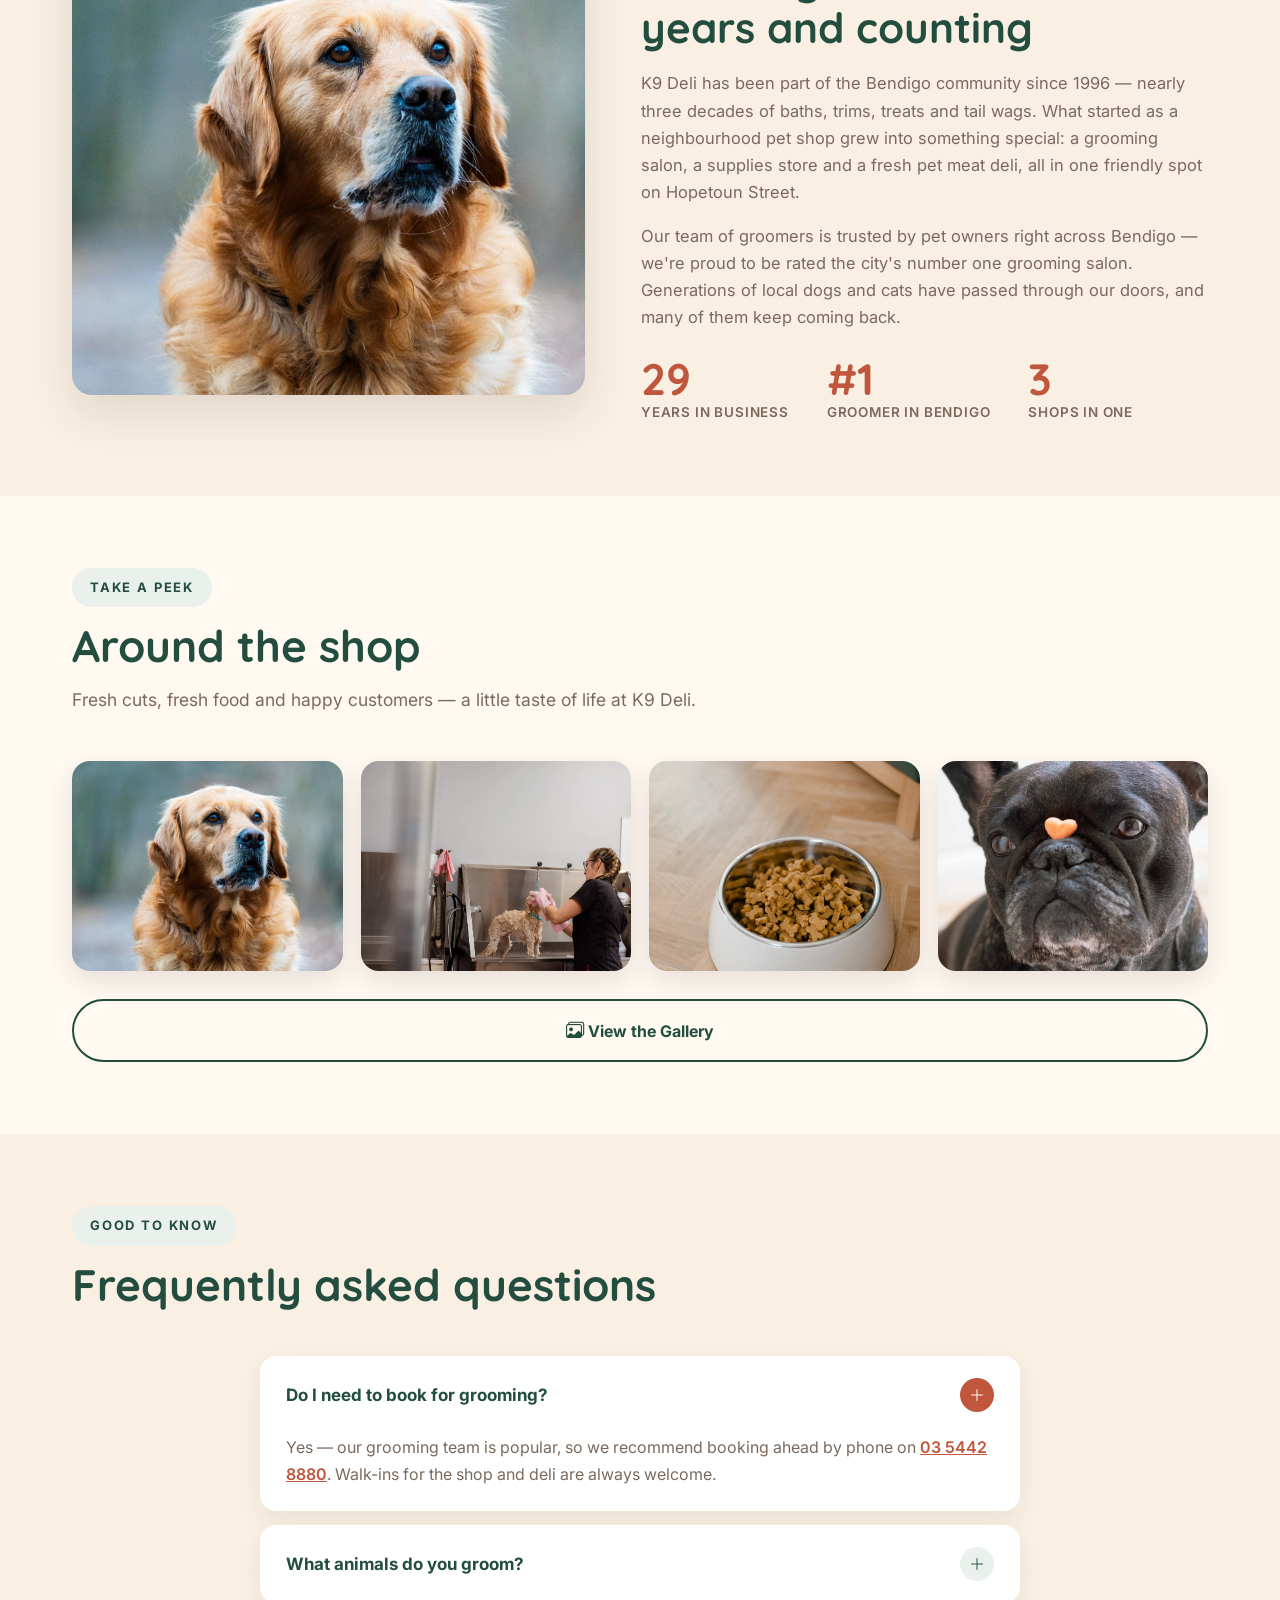
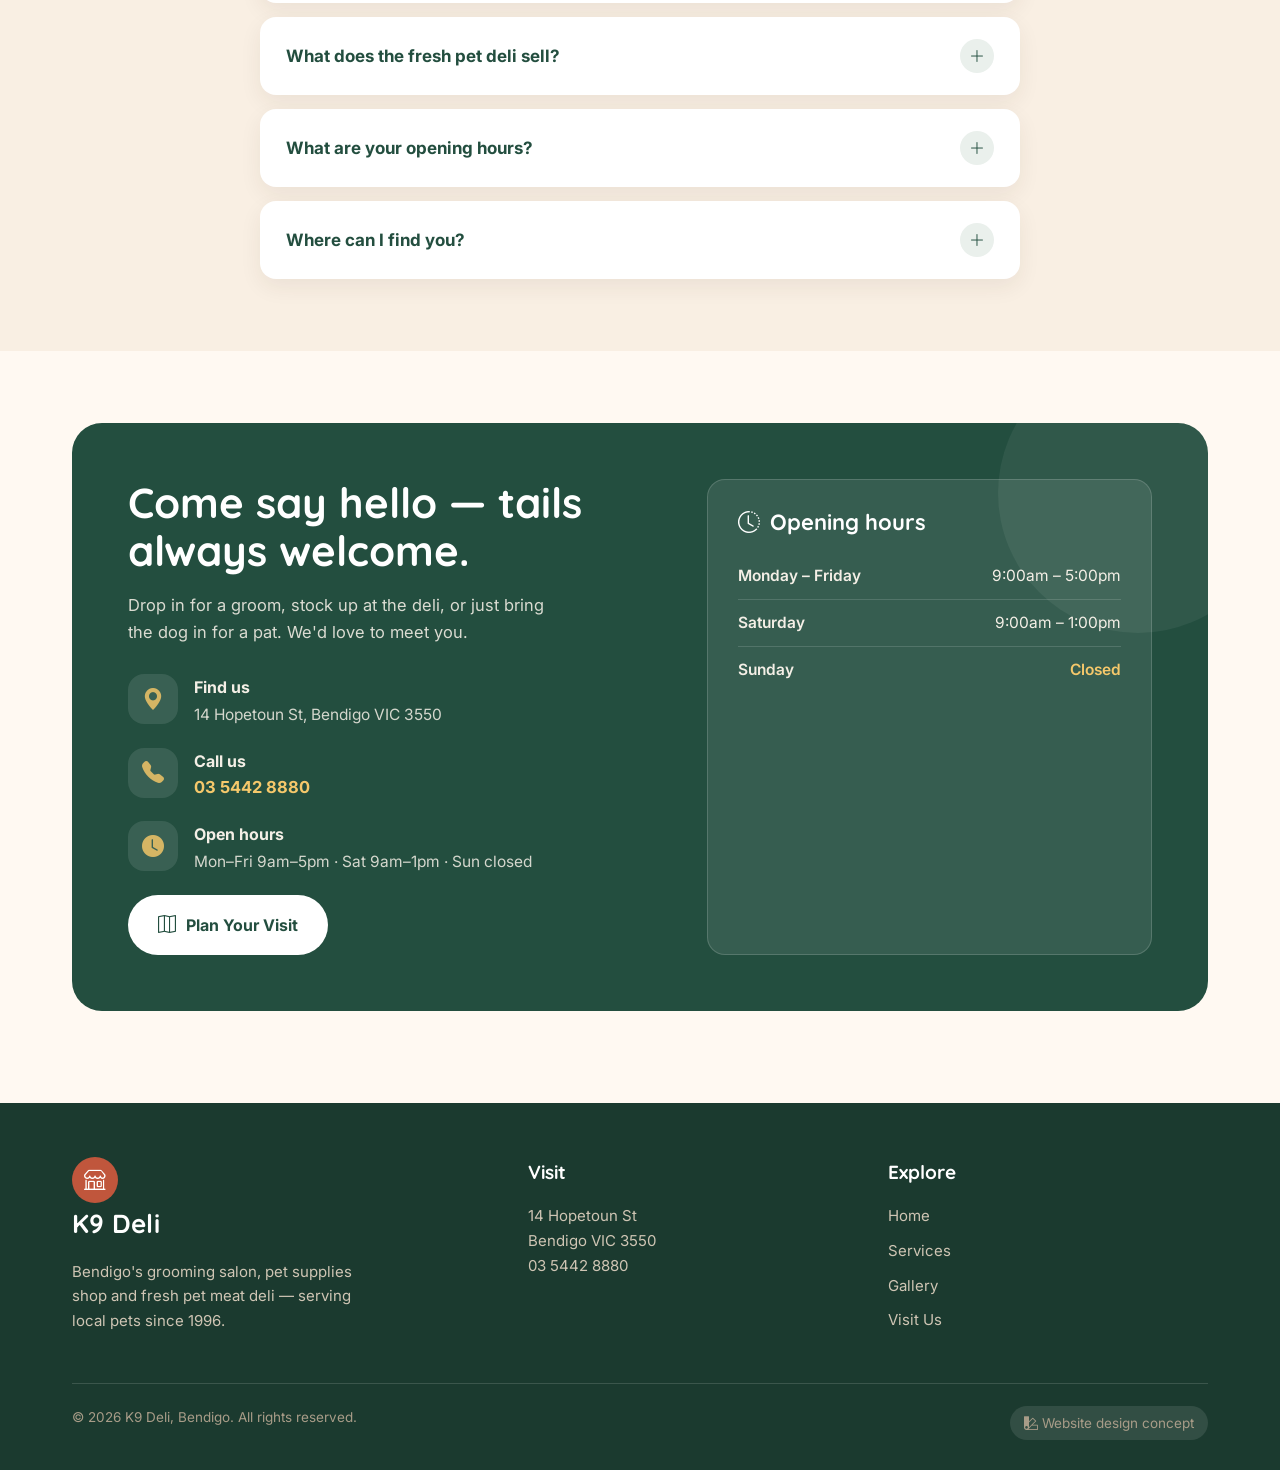
==== commit 9872735a: "Demo website concept for K9 Deli (Bendigo VIC)" ====
--- a/index.html
+++ b/index.html
@@ -31,14 +31,16 @@
 
 <!-- 1. HERO -->
 <section class="hero">
-  <div class="wrap hero-grid">
-    <div>
+  <div class="wrap">
+    <div class="hero-top">
       <span class="kicker"><i class="bi bi-star-fill"></i> Bendigo's #1 Groomer — Since 1996</span>
       <h1>Pampered pups, happy pets &amp; <em>fresh food</em> for every bowl.</h1>
-      <p class="lead">K9 Deli is Bendigo's own three-in-one pet destination: a professional grooming salon, a well-stocked pet supplies shop, and a fresh pet meat deli — all under one roof on Hopetoun Street.</p>
-      <div class="hero-ctas">
-        <a class="btn btn-primary" href="contact.html"><i class="bi bi-calendar-check"></i> Book a Groom</a>
-        <a class="btn btn-ghost" href="services.html"><i class="bi bi-arrow-right-circle"></i> Explore Services</a>
+      <div class="hero-sub">
+        <p class="lead">K9 Deli is Bendigo's own three-in-one pet destination: a professional grooming salon, a well-stocked pet supplies shop, and a fresh pet meat deli — all under one roof on Hopetoun Street.</p>
+        <div class="hero-ctas">
+          <a class="btn btn-primary" href="contact.html"><i class="bi bi-calendar-check"></i> Book a Groom</a>
+          <a class="btn btn-ghost" href="services.html"><i class="bi bi-arrow-right-circle"></i> Explore Services</a>
+        </div>
       </div>
       <div class="hero-facts">
         <div class="hero-fact"><span class="ic"><i class="bi bi-scissors"></i></span><div><strong>Grooming salon</strong><span>Skilled groomer team</span></div></div>
@@ -46,8 +48,10 @@
         <div class="hero-fact"><span class="ic"><i class="bi bi-geo-alt"></i></span><div><strong>14 Hopetoun St</strong><span>Bendigo VIC 3550</span></div></div>
       </div>
     </div>
-    <div class="hero-art">
-      <div class="frame"><img src="images/hero-dog.webp" alt="Happy freshly groomed golden retriever in the K9 Deli salon"></div>
+    <div class="hero-trio">
+      <figure><img src="images/salon-interior.webp" alt="Inside the K9 Deli grooming salon in Bendigo"></figure>
+      <figure class="trio-main"><img src="images/hero-dog.webp" alt="Happy freshly groomed golden retriever in the K9 Deli salon"></figure>
+      <figure><img src="images/treats.webp" alt="Fresh deli treats and produce at the K9 Deli counter"></figure>
       <div class="badge-seal"><span class="n">29</span><span class="t">Years of<br>waggy tails</span></div>
     </div>
   </div>
--- a/styles.css
+++ b/styles.css
@@ -1,5 +1,5 @@
 /* K9 Deli - Bendigo demo site. Warm cream + terracotta + deep green. */
-@import url('https://fonts.googleapis.com/css2?family=Fraunces:opsz,wght@9..144,400;9..144,500;9..144,600;9..144,700&family=Inter:wght@400;500;600;700&display=swap');
+@import url('https://fonts.googleapis.com/css2?family=Quicksand:wght@500;600;700&family=Inter:wght@400;500;600;700&display=swap');
 
 :root{
   --cream:#FFF9F2;
@@ -18,7 +18,7 @@
 html{scroll-behavior:smooth}
 body{font-family:'Inter',system-ui,sans-serif;background:var(--cream);color:var(--ink);line-height:1.65;font-size:16.5px}
 img{max-width:100%;display:block}
-h1,h2,h3{font-family:'Fraunces',Georgia,serif;color:var(--green);line-height:1.15;font-weight:600}
+h1,h2,h3{font-family:'Quicksand',sans-serif;color:var(--green);line-height:1.15;font-weight:700}
 .wrap{max-width:1180px;margin:0 auto;padding:0 22px}
 
 /* Concept badge — visible on every page */
@@ -35,7 +35,7 @@
 .logo{display:flex;align-items:center;gap:12px;text-decoration:none;color:var(--green)}
 .logo-mark{width:46px;height:46px;border-radius:50%;background:var(--terracotta);color:#fff;
   display:flex;align-items:center;justify-content:center;font-size:22px;flex:none}
-.logo-text{font-family:'Fraunces',serif;font-size:26px;font-weight:700;letter-spacing:.01em}
+.logo-text{font-family:'Quicksand',sans-serif;font-size:26px;font-weight:700;letter-spacing:.01em}
 .logo-text small{display:block;font-family:'Inter',sans-serif;font-size:11px;font-weight:600;
   letter-spacing:.22em;text-transform:uppercase;color:var(--terracotta)}
 .nav-links{display:flex;align-items:center;gap:6px;list-style:none}
@@ -63,11 +63,17 @@
 /* Hero */
 .hero{padding:76px 0 60px;position:relative;overflow:hidden}
 .hero-grid{display:grid;grid-template-columns:1.02fr .98fr;gap:52px;align-items:center}
+.hero-top h1{max-width:15ch}
+.hero-sub{display:grid;grid-template-columns:1.1fr .9fr;gap:36px;align-items:start}
+.hero-trio{display:grid;grid-template-columns:1fr 1.35fr 1fr;gap:18px;margin-top:46px;position:relative}
+.hero-trio figure{border-radius:20px;overflow:hidden;box-shadow:var(--shadow)}
+.hero-trio figure img{width:100%;height:100%;object-fit:cover}
+.hero-trio figure.trio-main img{height:350px}
 .kicker{display:inline-flex;align-items:center;gap:8px;background:var(--green-soft);color:var(--green);
   font-weight:700;font-size:13px;letter-spacing:.14em;text-transform:uppercase;
   padding:9px 18px;border-radius:999px;margin-bottom:20px}
 .hero h1{font-size:clamp(40px,5.2vw,64px);margin-bottom:20px}
-.hero h1 em{font-style:italic;color:var(--terracotta)}
+.hero h1 em{font-style:normal;color:var(--terracotta)}
 .hero p.lead{font-size:19px;color:var(--muted);margin-bottom:30px;max-width:46ch}
 .hero-ctas{display:flex;gap:14px;flex-wrap:wrap}
 .hero-facts{display:flex;gap:26px;margin-top:34px;flex-wrap:wrap}
@@ -80,16 +86,16 @@
 .hero-art .frame{border-radius:180px 180px var(--radius) var(--radius);overflow:hidden;
   box-shadow:var(--shadow);border:8px solid #fff;transform:rotate(1.5deg)}
 .hero-art .frame img{width:100%;height:480px;object-fit:cover}
-.badge-seal{position:absolute;left:-26px;bottom:34px;width:132px;height:132px;border-radius:50%;
+.badge-seal{position:absolute;right:26px;bottom:-30px;width:132px;height:132px;border-radius:50%;
   background:var(--terracotta);color:#fff;display:flex;flex-direction:column;align-items:center;justify-content:center;
   text-align:center;font-weight:700;line-height:1.25;box-shadow:0 14px 30px rgba(192,86,60,.45);
   transform:rotate(-8deg);padding:14px}
-.badge-seal .n{font-family:'Fraunces',serif;font-size:34px}
+.badge-seal .n{font-family:'Quicksand',sans-serif;font-size:34px}
 .badge-seal .t{font-size:12.5px;letter-spacing:.06em;text-transform:uppercase}
 
 /* Section scaffolding */
 section{padding:72px 0}
-.section-head{text-align:center;max-width:680px;margin:0 auto 46px}
+.section-head{text-align:left;max-width:680px;margin:0 0 46px}
 .section-head .kicker{margin-bottom:14px}
 .section-head h2{font-size:clamp(30px,3.6vw,44px);margin-bottom:14px}
 .section-head p{color:var(--muted);font-size:17.5px}
@@ -97,7 +103,7 @@
 
 /* Department cards */
 .dept-grid{display:grid;grid-template-columns:repeat(3,1fr);gap:26px}
-.dept-card{background:#fff;border-radius:var(--radius);overflow:hidden;box-shadow:var(--shadow);
+.dept-card{background:#fff;border-radius:14px;overflow:hidden;box-shadow:0 10px 26px rgba(62,42,32,.08);border:1px solid #EFE3D2;
   transition:transform .2s;display:flex;flex-direction:column}
 .dept-card:hover{transform:translateY(-6px)}
 .dept-card .ph{height:230px;overflow:hidden}
@@ -125,13 +131,12 @@
 
 /* Story */
 .story-grid{display:grid;grid-template-columns:.95fr 1.05fr;gap:56px;align-items:center}
-.story-art{border-radius:var(--radius);overflow:hidden;box-shadow:var(--shadow);border:8px solid #fff;
-  transform:rotate(-1.5deg)}
+.story-art{border-radius:20px;overflow:hidden;box-shadow:var(--shadow)}
 .story-art img{height:470px;width:100%;object-fit:cover}
 .story-copy h2{font-size:clamp(30px,3.4vw,42px);margin-bottom:18px}
 .story-copy p{color:var(--muted);margin-bottom:16px}
 .story-stats{display:flex;gap:38px;margin-top:26px;flex-wrap:wrap}
-.stat .big{font-family:'Fraunces',serif;font-size:44px;font-weight:700;color:var(--terracotta);line-height:1}
+.stat .big{font-family:'Quicksand',sans-serif;font-size:44px;font-weight:700;color:var(--terracotta);line-height:1}
 .stat .lbl{font-size:13.5px;color:var(--muted);font-weight:600;letter-spacing:.06em;text-transform:uppercase}
 
 /* Gallery preview */
@@ -217,7 +222,7 @@
 /* Footer */
 footer{background:#1B3A2F;color:#EDE6DA;padding:54px 0 30px;margin-top:20px}
 .foot-grid{display:grid;grid-template-columns:1.3fr 1fr 1fr;gap:40px;margin-bottom:40px}
-.foot-grid h4{font-family:'Fraunces',serif;color:#fff;font-size:19px;margin-bottom:16px}
+.foot-grid h4{font-family:'Quicksand',sans-serif;color:#fff;font-size:19px;margin-bottom:16px}
 .foot-grid p,.foot-grid a{color:#CFC5B4;font-size:15px;text-decoration:none}
 .foot-grid a{display:block;margin-bottom:10px}
 .foot-grid a:hover{color:#F5C86B}
@@ -229,6 +234,10 @@
 /* Responsive */
 @media (max-width:960px){
   .hero-grid,.story-grid,.visit-grid,.dept-block,.contact-grid{grid-template-columns:1fr}
+  .hero-sub{grid-template-columns:1fr}
+  .hero-trio{grid-template-columns:1fr 1fr}
+  .hero-trio figure.trio-main{grid-column:1/-1;order:-1}
+  .hero-trio figure img,.hero-trio figure.trio-main img{height:260px}
   .dept-grid,.svc-grid{grid-template-columns:repeat(2,1fr)}
   .strip{grid-template-columns:repeat(2,1fr)}
   .dept-block.flip .dimg{order:0}
